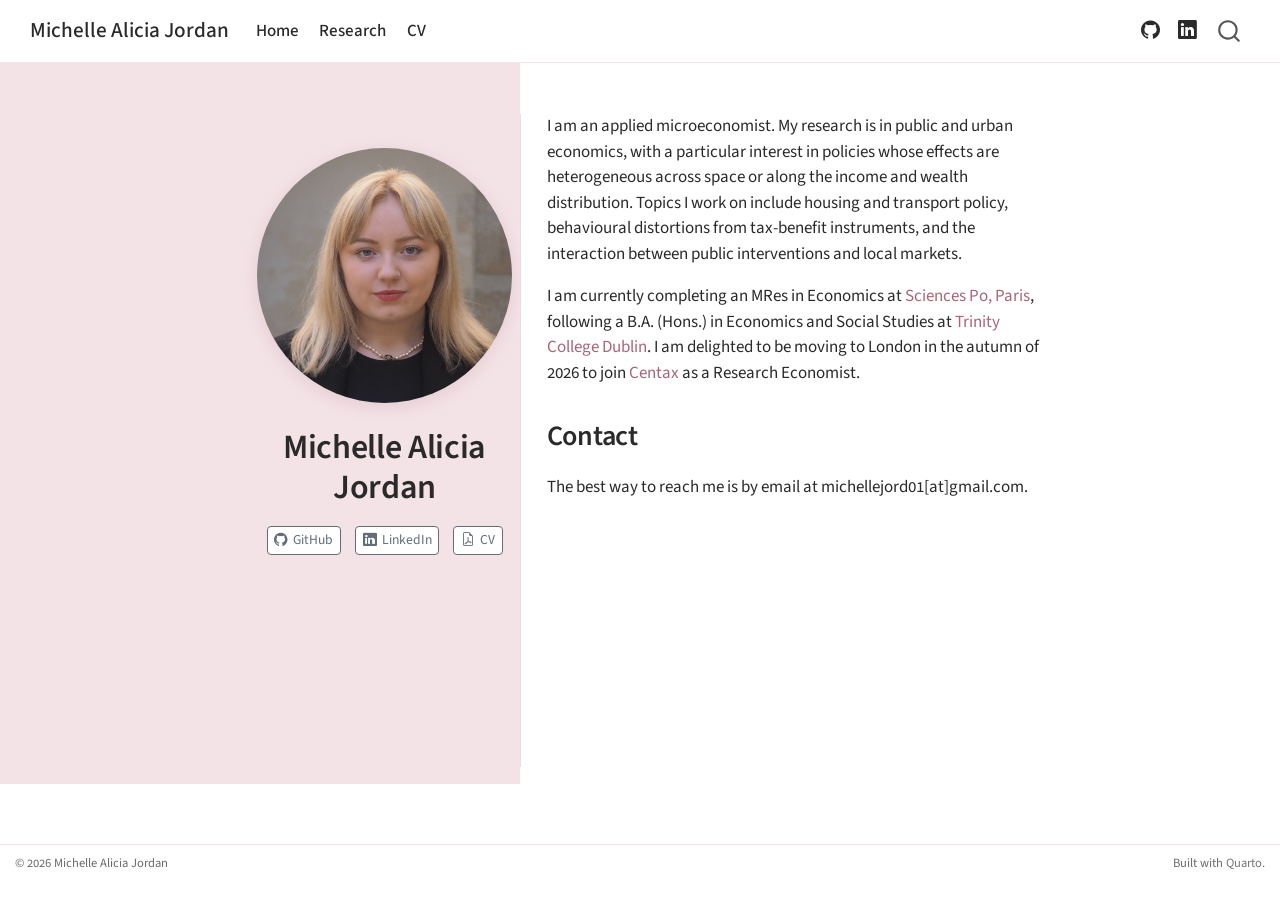
==== docs/index.html @ fd3de4c5 "Remove email chips from homepage and navbar (scraper defense)" ====
<!DOCTYPE html>
<html xmlns="http://www.w3.org/1999/xhtml" lang="en" xml:lang="en"><head>

<meta charset="utf-8">
<meta name="generator" content="quarto-1.9.37">

<meta name="viewport" content="width=device-width, initial-scale=1.0, user-scalable=yes">


<title>Michelle Alicia Jordan</title>
<style>
/* Default styles provided by pandoc.
** See https://pandoc.org/MANUAL.html#variables-for-html for config info.
*/
code{white-space: pre-wrap;}
span.smallcaps{font-variant: small-caps;}
div.columns{display: flex; gap: min(4vw, 1.5em);}
div.column{flex: auto; overflow-x: auto;}
div.hanging-indent{margin-left: 1.5em; text-indent: -1.5em;}
ul.task-list{list-style: none;}
ul.task-list li input[type="checkbox"] {
  width: 0.8em;
  margin: 0 0.8em 0.2em -1em; /* quarto-specific, see https://github.com/quarto-dev/quarto-cli/issues/4556 */ 
  vertical-align: middle;
}
</style>


<script src="site_libs/quarto-nav/quarto-nav.js"></script>
<script src="site_libs/quarto-nav/headroom.min.js"></script>
<script src="site_libs/clipboard/clipboard.min.js"></script>
<script src="site_libs/quarto-search/autocomplete.umd.js"></script>
<script src="site_libs/quarto-search/fuse.min.js"></script>
<script src="site_libs/quarto-search/quarto-search.js"></script>
<meta name="quarto:offset" content="./">
<link href="./favicon.svg" rel="icon" type="image/svg+xml">
<script src="site_libs/quarto-html/quarto.js" type="module"></script>
<script src="site_libs/quarto-html/tabsets/tabsets.js" type="module"></script>
<script src="site_libs/quarto-html/popper.min.js"></script>
<script src="site_libs/quarto-html/tippy.umd.min.js"></script>
<link href="site_libs/quarto-html/tippy.css" rel="stylesheet">
<link href="site_libs/quarto-html/quarto-syntax-highlighting-7f8f88aac4f3542376d5c11b86a4c14d.css" rel="stylesheet" id="quarto-text-highlighting-styles">
<script src="site_libs/bootstrap/bootstrap.min.js"></script>
<link href="site_libs/bootstrap/bootstrap-icons.css" rel="stylesheet">
<link href="site_libs/bootstrap/bootstrap-158031087360bce0ff56dc785ce39e06.min.css" rel="stylesheet" append-hash="true" id="quarto-bootstrap" data-mode="light">
<script id="quarto-search-options" type="application/json">{
  "location": "navbar",
  "copy-button": false,
  "collapse-after": 3,
  "panel-placement": "end",
  "type": "overlay",
  "limit": 50,
  "keyboard-shortcut": [
    "f",
    "/",
    "s"
  ],
  "show-item-context": false,
  "language": {
    "search-no-results-text": "No results",
    "search-matching-documents-text": "matching documents",
    "search-copy-link-title": "Copy link to search",
    "search-hide-matches-text": "Hide additional matches",
    "search-more-match-text": "more match in this document",
    "search-more-matches-text": "more matches in this document",
    "search-clear-button-title": "Clear",
    "search-text-placeholder": "",
    "search-detached-cancel-button-title": "Cancel",
    "search-submit-button-title": "Submit",
    "search-label": "Search"
  }
}</script>
<link rel="icon" type="image/svg+xml" href="./favicon.svg">
<link rel="icon" type="image/png" sizes="72x72" href="./favicon.png">
<link rel="shortcut icon" href="./favicon.png">
<link rel="apple-touch-icon" href="./favicon.png">


<link rel="stylesheet" href="styles.css">
</head>

<body class="nav-fixed fullcontent quarto-light">

<div id="quarto-search-results"></div>
  <header id="quarto-header" class="headroom fixed-top">
    <nav class="navbar navbar-expand-lg " data-bs-theme="dark">
      <div class="navbar-container container-fluid">
      <div class="navbar-brand-container mx-auto">
    <a class="navbar-brand" href="./index.html">
    <span class="navbar-title">Michelle Alicia Jordan</span>
    </a>
  </div>
            <div id="quarto-search" class="" title="Search"></div>
          <button class="navbar-toggler" type="button" data-bs-toggle="collapse" data-bs-target="#navbarCollapse" aria-controls="navbarCollapse" role="menu" aria-expanded="false" aria-label="Toggle navigation" onclick="if (window.quartoToggleHeadroom) { window.quartoToggleHeadroom(); }">
  <span class="navbar-toggler-icon"></span>
</button>
          <div class="collapse navbar-collapse" id="navbarCollapse">
            <ul class="navbar-nav navbar-nav-scroll me-auto">
  <li class="nav-item">
    <a class="nav-link active" href="./index.html" aria-current="page"> 
<span class="menu-text">Home</span></a>
  </li>  
  <li class="nav-item">
    <a class="nav-link" href="./research.html"> 
<span class="menu-text">Research</span></a>
  </li>  
  <li class="nav-item">
    <a class="nav-link" href="./cv.html"> 
<span class="menu-text">CV</span></a>
  </li>  
</ul>
            <ul class="navbar-nav navbar-nav-scroll ms-auto">
  <li class="nav-item compact">
    <a class="nav-link" href="https://github.com/michellejord"> <i class="bi bi-github" role="img" aria-label="GitHub">
</i> 
<span class="menu-text"></span></a>
  </li>  
  <li class="nav-item compact">
    <a class="nav-link" href="https://www.linkedin.com/in/michellealiciajordan"> <i class="bi bi-linkedin" role="img" aria-label="LinkedIn">
</i> 
<span class="menu-text"></span></a>
  </li>  
</ul>
          </div> <!-- /navcollapse -->
            <div class="quarto-navbar-tools">
</div>
      </div> <!-- /container-fluid -->
    </nav>
</header>
<!-- content -->
<div id="quarto-content" class="quarto-container page-columns page-rows-contents page-layout-article page-navbar">
<!-- sidebar -->
<!-- margin-sidebar -->
    
<!-- main -->
<div class="quarto-about-trestles">
  <div class="about-entity">
    <img src="profile.jpg" class="about-image
  round " style="height: 15em; width: 15em;">
<header id="title-block-header" class="quarto-title-block default">
<div class="quarto-title">
<h1 class="title">Michelle Alicia Jordan</h1>
</div>
<div class="quarto-title-meta">
  </div>
</header>
    <div class="about-links">
  <a href="https://github.com/michellejord" class="about-link" rel="" target="">
    <i class="bi bi-github"></i>
     <span class="about-link-text">GitHub</span>
  </a>
  <a href="https://www.linkedin.com/in/michellealiciajordan" class="about-link" rel="" target="">
    <i class="bi bi-linkedin"></i>
     <span class="about-link-text">LinkedIn</span>
  </a>
  <a href="/files/Jordan_CV.pdf" class="about-link" rel="" target="">
    <i class="bi bi-file-earmark-pdf"></i>
     <span class="about-link-text">CV</span>
  </a>
</div>
  </div>
  <div class="about-contents"><main class="content" id="quarto-document-content">
<p>I am an applied microeconomist. My research is in public and urban economics, with a particular interest in policies whose effects are heterogeneous across space or along the income and wealth distribution. Topics I work on include housing and transport policy, behavioural distortions from tax-benefit instruments, and the interaction between public interventions and local markets.</p>
<p>I am currently completing an MRes in Economics at <a href="https://www.sciencespo.fr/ecole-recherche/en.html">Sciences Po, Paris</a>, following a B.A. (Hons.) in Economics and Social Studies at <a href="https://www.tcd.ie/">Trinity College Dublin</a>. I am delighted to be moving to London in the autumn of 2026 to join <a href="https://centax.org.uk/">Centax</a> as a Research Economist.</p>
<section id="contact" class="level2">
<h2 data-anchor-id="contact">Contact</h2>
<p>The best way to reach me is by email at michellejord01[at]gmail.com.</p>


</section>
</main></div>
</div>
 <!-- /main -->
<script id="quarto-html-after-body" type="application/javascript">
  window.document.addEventListener("DOMContentLoaded", function (event) {
    const isCodeAnnotation = (el) => {
      for (const clz of el.classList) {
        if (clz.startsWith('code-annotation-')) {                     
          return true;
        }
      }
      return false;
    }
    const onCopySuccess = function(e) {
      // button target
      const button = e.trigger;
      // don't keep focus
      button.blur();
      // flash "checked"
      button.classList.add('code-copy-button-checked');
      var currentTitle = button.getAttribute("title");
      button.setAttribute("title", "Copied!");
      let tooltip;
      if (window.bootstrap) {
        button.setAttribute("data-bs-toggle", "tooltip");
        button.setAttribute("data-bs-placement", "left");
        button.setAttribute("data-bs-title", "Copied!");
        tooltip = new bootstrap.Tooltip(button, 
          { trigger: "manual", 
            customClass: "code-copy-button-tooltip",
            offset: [0, -8]});
        tooltip.show();    
      }
      setTimeout(function() {
        if (tooltip) {
          tooltip.hide();
          button.removeAttribute("data-bs-title");
          button.removeAttribute("data-bs-toggle");
          button.removeAttribute("data-bs-placement");
        }
        button.setAttribute("title", currentTitle);
        button.classList.remove('code-copy-button-checked');
      }, 1000);
      // clear code selection
      e.clearSelection();
    }
    const getTextToCopy = function(trigger) {
      const outerScaffold = trigger.parentElement.cloneNode(true);
      const codeEl = outerScaffold.querySelector('code');
      for (const childEl of codeEl.children) {
        if (isCodeAnnotation(childEl)) {
          childEl.remove();
        }
      }
      return codeEl.innerText;
    }
    const clipboard = new window.ClipboardJS('.code-copy-button:not([data-in-quarto-modal])', {
      text: getTextToCopy
    });
    clipboard.on('success', onCopySuccess);
    if (window.document.getElementById('quarto-embedded-source-code-modal')) {
      const clipboardModal = new window.ClipboardJS('.code-copy-button[data-in-quarto-modal]', {
        text: getTextToCopy,
        container: window.document.getElementById('quarto-embedded-source-code-modal')
      });
      clipboardModal.on('success', onCopySuccess);
    }
      var localhostRegex = new RegExp(/^(?:http|https):\/\/localhost\:?[0-9]*\//);
      var mailtoRegex = new RegExp(/^mailto:/);
        var filterRegex = new RegExp("https:\/\/michellejord\.github\.io");
      var isInternal = (href) => {
          return filterRegex.test(href) || localhostRegex.test(href) || mailtoRegex.test(href);
      }
      // Inspect non-navigation links and adorn them if external
     var links = window.document.querySelectorAll('a[href]:not(.nav-link):not(.navbar-brand):not(.toc-action):not(.sidebar-link):not(.sidebar-item-toggle):not(.pagination-link):not(.no-external):not([aria-hidden]):not(.dropdown-item):not(.quarto-navigation-tool):not(.about-link)');
      for (var i=0; i<links.length; i++) {
        const link = links[i];
        if (!isInternal(link.href)) {
          // undo the damage that might have been done by quarto-nav.js in the case of
          // links that we want to consider external
          if (link.dataset.originalHref !== undefined) {
            link.href = link.dataset.originalHref;
          }
            // target, if specified
            link.setAttribute("target", "_blank");
            if (link.getAttribute("rel") === null) {
              link.setAttribute("rel", "noopener");
            }
        }
      }
    function tippyHover(el, contentFn, onTriggerFn, onUntriggerFn) {
      const config = {
        allowHTML: true,
        maxWidth: 500,
        delay: 100,
        arrow: false,
        appendTo: function(el) {
            return el.parentElement;
        },
        interactive: true,
        interactiveBorder: 10,
        theme: 'quarto',
        placement: 'bottom-start',
      };
      if (contentFn) {
        config.content = contentFn;
      }
      if (onTriggerFn) {
        config.onTrigger = onTriggerFn;
      }
      if (onUntriggerFn) {
        config.onUntrigger = onUntriggerFn;
      }
      window.tippy(el, config); 
    }
    const noterefs = window.document.querySelectorAll('a[role="doc-noteref"]');
    for (var i=0; i<noterefs.length; i++) {
      const ref = noterefs[i];
      tippyHover(ref, function() {
        // use id or data attribute instead here
        let href = ref.getAttribute('data-footnote-href') || ref.getAttribute('href');
        try { href = new URL(href).hash; } catch {}
        const id = href.replace(/^#\/?/, "");
        const note = window.document.getElementById(id);
        if (note) {
          return note.innerHTML;
        } else {
          return "";
        }
      });
    }
    const xrefs = window.document.querySelectorAll('a.quarto-xref');
    const processXRef = (id, note) => {
      // Strip column container classes
      const stripColumnClz = (el) => {
        el.classList.remove("page-full", "page-columns");
        if (el.children) {
          for (const child of el.children) {
            stripColumnClz(child);
          }
        }
      }
      stripColumnClz(note)
      if (id === null || id.startsWith('sec-')) {
        // Special case sections, only their first couple elements
        const container = document.createElement("div");
        if (note.children && note.children.length > 2) {
          container.appendChild(note.children[0].cloneNode(true));
          for (let i = 1; i < note.children.length; i++) {
            const child = note.children[i];
            if (child.tagName === "P" && child.innerText === "") {
              continue;
            } else {
              container.appendChild(child.cloneNode(true));
              break;
            }
          }
          if (window.Quarto?.typesetMath) {
            window.Quarto.typesetMath(container);
          }
          return container.innerHTML
        } else {
          if (window.Quarto?.typesetMath) {
            window.Quarto.typesetMath(note);
          }
          return note.innerHTML;
        }
      } else {
        // Remove any anchor links if they are present
        const anchorLink = note.querySelector('a.anchorjs-link');
        if (anchorLink) {
          anchorLink.remove();
        }
        if (window.Quarto?.typesetMath) {
          window.Quarto.typesetMath(note);
        }
        if (note.classList.contains("callout")) {
          return note.outerHTML;
        } else {
          return note.innerHTML;
        }
      }
    }
    for (var i=0; i<xrefs.length; i++) {
      const xref = xrefs[i];
      tippyHover(xref, undefined, function(instance) {
        instance.disable();
        let url = xref.getAttribute('href');
        let hash = undefined; 
        if (url.startsWith('#')) {
          hash = url;
        } else {
          try { hash = new URL(url).hash; } catch {}
        }
        if (hash) {
          const id = hash.replace(/^#\/?/, "");
          const note = window.document.getElementById(id);
          if (note !== null) {
            try {
              const html = processXRef(id, note.cloneNode(true));
              instance.setContent(html);
            } finally {
              instance.enable();
              instance.show();
            }
          } else {
            // See if we can fetch this
            fetch(url.split('#')[0])
            .then(res => res.text())
            .then(html => {
              const parser = new DOMParser();
              const htmlDoc = parser.parseFromString(html, "text/html");
              const note = htmlDoc.getElementById(id);
              if (note !== null) {
                const html = processXRef(id, note);
                instance.setContent(html);
              } 
            }).finally(() => {
              instance.enable();
              instance.show();
            });
          }
        } else {
          // See if we can fetch a full url (with no hash to target)
          // This is a special case and we should probably do some content thinning / targeting
          fetch(url)
          .then(res => res.text())
          .then(html => {
            const parser = new DOMParser();
            const htmlDoc = parser.parseFromString(html, "text/html");
            const note = htmlDoc.querySelector('main.content');
            if (note !== null) {
              // This should only happen for chapter cross references
              // (since there is no id in the URL)
              // remove the first header
              if (note.children.length > 0 && note.children[0].tagName === "HEADER") {
                note.children[0].remove();
              }
              const html = processXRef(null, note);
              instance.setContent(html);
            } 
          }).finally(() => {
            instance.enable();
            instance.show();
          });
        }
      }, function(instance) {
      });
    }
        let selectedAnnoteEl;
        const selectorForAnnotation = ( cell, annotation) => {
          let cellAttr = 'data-code-cell="' + cell + '"';
          let lineAttr = 'data-code-annotation="' +  annotation + '"';
          const selector = 'span[' + cellAttr + '][' + lineAttr + ']';
          return selector;
        }
        const selectCodeLines = (annoteEl) => {
          const doc = window.document;
          const targetCell = annoteEl.getAttribute("data-target-cell");
          const targetAnnotation = annoteEl.getAttribute("data-target-annotation");
          const annoteSpan = window.document.querySelector(selectorForAnnotation(targetCell, targetAnnotation));
          const lines = annoteSpan.getAttribute("data-code-lines").split(",");
          const lineIds = lines.map((line) => {
            return targetCell + "-" + line;
          })
          let top = null;
          let height = null;
          let parent = null;
          if (lineIds.length > 0) {
              //compute the position of the single el (top and bottom and make a div)
              const el = window.document.getElementById(lineIds[0]);
              top = el.offsetTop;
              height = el.offsetHeight;
              parent = el.parentElement.parentElement;
            if (lineIds.length > 1) {
              const lastEl = window.document.getElementById(lineIds[lineIds.length - 1]);
              const bottom = lastEl.offsetTop + lastEl.offsetHeight;
              height = bottom - top;
            }
            if (top !== null && height !== null && parent !== null) {
              // cook up a div (if necessary) and position it 
              let div = window.document.getElementById("code-annotation-line-highlight");
              if (div === null) {
                div = window.document.createElement("div");
                div.setAttribute("id", "code-annotation-line-highlight");
                div.style.position = 'absolute';
                parent.appendChild(div);
              }
              div.style.top = top - 2 + "px";
              div.style.height = height + 4 + "px";
              div.style.left = 0;
              let gutterDiv = window.document.getElementById("code-annotation-line-highlight-gutter");
              if (gutterDiv === null) {
                gutterDiv = window.document.createElement("div");
                gutterDiv.setAttribute("id", "code-annotation-line-highlight-gutter");
                gutterDiv.style.position = 'absolute';
                const codeCell = window.document.getElementById(targetCell);
                const gutter = codeCell.querySelector('.code-annotation-gutter');
                gutter.appendChild(gutterDiv);
              }
              gutterDiv.style.top = top - 2 + "px";
              gutterDiv.style.height = height + 4 + "px";
            }
            selectedAnnoteEl = annoteEl;
          }
        };
        const unselectCodeLines = () => {
          const elementsIds = ["code-annotation-line-highlight", "code-annotation-line-highlight-gutter"];
          elementsIds.forEach((elId) => {
            const div = window.document.getElementById(elId);
            if (div) {
              div.remove();
            }
          });
          selectedAnnoteEl = undefined;
        };
          // Handle positioning of the toggle
      window.addEventListener(
        "resize",
        throttle(() => {
          elRect = undefined;
          if (selectedAnnoteEl) {
            selectCodeLines(selectedAnnoteEl);
          }
        }, 10)
      );
      function throttle(fn, ms) {
      let throttle = false;
      let timer;
        return (...args) => {
          if(!throttle) { // first call gets through
              fn.apply(this, args);
              throttle = true;
          } else { // all the others get throttled
              if(timer) clearTimeout(timer); // cancel #2
              timer = setTimeout(() => {
                fn.apply(this, args);
                timer = throttle = false;
              }, ms);
          }
        };
      }
        // Attach click handler to the DT
        const annoteDls = window.document.querySelectorAll('dt[data-target-cell]');
        for (const annoteDlNode of annoteDls) {
          annoteDlNode.addEventListener('click', (event) => {
            const clickedEl = event.target;
            if (clickedEl !== selectedAnnoteEl) {
              unselectCodeLines();
              const activeEl = window.document.querySelector('dt[data-target-cell].code-annotation-active');
              if (activeEl) {
                activeEl.classList.remove('code-annotation-active');
              }
              selectCodeLines(clickedEl);
              clickedEl.classList.add('code-annotation-active');
            } else {
              // Unselect the line
              unselectCodeLines();
              clickedEl.classList.remove('code-annotation-active');
            }
          });
        }
    const findCites = (el) => {
      const parentEl = el.parentElement;
      if (parentEl) {
        const cites = parentEl.dataset.cites;
        if (cites) {
          return {
            el,
            cites: cites.split(' ')
          };
        } else {
          return findCites(el.parentElement)
        }
      } else {
        return undefined;
      }
    };
    var bibliorefs = window.document.querySelectorAll('a[role="doc-biblioref"]');
    for (var i=0; i<bibliorefs.length; i++) {
      const ref = bibliorefs[i];
      const citeInfo = findCites(ref);
      if (citeInfo) {
        tippyHover(citeInfo.el, function() {
          var popup = window.document.createElement('div');
          citeInfo.cites.forEach(function(cite) {
            var citeDiv = window.document.createElement('div');
            citeDiv.classList.add('hanging-indent');
            citeDiv.classList.add('csl-entry');
            var biblioDiv = window.document.getElementById('ref-' + cite);
            if (biblioDiv) {
              citeDiv.innerHTML = biblioDiv.innerHTML;
            }
            popup.appendChild(citeDiv);
          });
          return popup.innerHTML;
        });
      }
    }
  });
  </script>
</div> <!-- /content -->
<footer class="footer">
  <div class="nav-footer">
    <div class="nav-footer-left">
<p>© 2026 Michelle Alicia Jordan</p>
</div>   
    <div class="nav-footer-center">
      &nbsp;
    </div>
    <div class="nav-footer-right">
<p>Built with <a href="https://quarto.org">Quarto</a>.</p>
</div>
  </div>
</footer>




</body></html>
---- docs/site_libs/quarto-html/tippy.css ----
.tippy-box[data-animation=fade][data-state=hidden]{opacity:0}[data-tippy-root]{max-width:calc(100vw - 10px)}.tippy-box{position:relative;background-color:#333;color:#fff;border-radius:4px;font-size:14px;line-height:1.4;white-space:normal;outline:0;transition-property:transform,visibility,opacity}.tippy-box[data-placement^=top]>.tippy-arrow{bottom:0}.tippy-box[data-placement^=top]>.tippy-arrow:before{bottom:-7px;left:0;border-width:8px 8px 0;border-top-color:initial;transform-origin:center top}.tippy-box[data-placement^=bottom]>.tippy-arrow{top:0}.tippy-box[data-placement^=bottom]>.tippy-arrow:before{top:-7px;left:0;border-width:0 8px 8px;border-bottom-color:initial;transform-origin:center bottom}.tippy-box[data-placement^=left]>.tippy-arrow{right:0}.tippy-box[data-placement^=left]>.tippy-arrow:before{border-width:8px 0 8px 8px;border-left-color:initial;right:-7px;transform-origin:center left}.tippy-box[data-placement^=right]>.tippy-arrow{left:0}.tippy-box[data-placement^=right]>.tippy-arrow:before{left:-7px;border-width:8px 8px 8px 0;border-right-color:initial;transform-origin:center right}.tippy-box[data-inertia][data-state=visible]{transition-timing-function:cubic-bezier(.54,1.5,.38,1.11)}.tippy-arrow{width:16px;height:16px;color:#333}.tippy-arrow:before{content:"";position:absolute;border-color:transparent;border-style:solid}.tippy-content{position:relative;padding:5px 9px;z-index:1}
---- docs/site_libs/quarto-html/quarto-syntax-highlighting-7f8f88aac4f3542376d5c11b86a4c14d.css ----
/* quarto syntax highlight colors */
:root {
  --quarto-hl-ot-color: #003B4F;
  --quarto-hl-at-color: #657422;
  --quarto-hl-ss-color: #20794D;
  --quarto-hl-an-color: #5E5E5E;
  --quarto-hl-fu-color: #4758AB;
  --quarto-hl-st-color: #20794D;
  --quarto-hl-cf-color: #003B4F;
  --quarto-hl-op-color: #5E5E5E;
  --quarto-hl-er-color: #AD0000;
  --quarto-hl-bn-color: #AD0000;
  --quarto-hl-al-color: #AD0000;
  --quarto-hl-va-color: #111111;
  --quarto-hl-bu-color: inherit;
  --quarto-hl-ex-color: inherit;
  --quarto-hl-pp-color: #AD0000;
  --quarto-hl-in-color: #5E5E5E;
  --quarto-hl-vs-color: #20794D;
  --quarto-hl-wa-color: #5E5E5E;
  --quarto-hl-do-color: #5E5E5E;
  --quarto-hl-im-color: #00769E;
  --quarto-hl-ch-color: #20794D;
  --quarto-hl-dt-color: #AD0000;
  --quarto-hl-fl-color: #AD0000;
  --quarto-hl-co-color: #5E5E5E;
  --quarto-hl-cv-color: #5E5E5E;
  --quarto-hl-cn-color: #8f5902;
  --quarto-hl-sc-color: #5E5E5E;
  --quarto-hl-dv-color: #AD0000;
  --quarto-hl-kw-color: #003B4F;
}

/* other quarto variables */
:root {
  --quarto-font-monospace: SFMono-Regular, Menlo, Monaco, Consolas, "Liberation Mono", "Courier New", monospace;
}

/* syntax highlight based on Pandoc's rules */
pre > code.sourceCode > span {
  color: #003B4F;
}

code.sourceCode > span {
  color: #003B4F;
}

div.sourceCode,
div.sourceCode pre.sourceCode {
  color: #003B4F;
}

/* Normal */
code span {
  color: #003B4F;
}

/* Alert */
code span.al {
  color: #AD0000;
  font-style: inherit;
}

/* Annotation */
code span.an {
  color: #5E5E5E;
  font-style: inherit;
}

/* Attribute */
code span.at {
  color: #657422;
  font-style: inherit;
}

/* BaseN */
code span.bn {
  color: #AD0000;
  font-style: inherit;
}

/* BuiltIn */
code span.bu {
  font-style: inherit;
}

/* ControlFlow */
code span.cf {
  color: #003B4F;
  font-weight: bold;
  font-style: inherit;
}

/* Char */
code span.ch {
  color: #20794D;
  font-style: inherit;
}

/* Constant */
code span.cn {
  color: #8f5902;
  font-style: inherit;
}

/* Comment */
code span.co {
  color: #5E5E5E;
  font-style: inherit;
}

/* CommentVar */
code span.cv {
  color: #5E5E5E;
  font-style: italic;
}

/* Documentation */
code span.do {
  color: #5E5E5E;
  font-style: italic;
}

/* DataType */
code span.dt {
  color: #AD0000;
  font-style: inherit;
}

/* DecVal */
code span.dv {
  color: #AD0000;
  font-style: inherit;
}

/* Error */
code span.er {
  color: #AD0000;
  font-style: inherit;
}

/* Extension */
code span.ex {
  font-style: inherit;
}

/* Float */
code span.fl {
  color: #AD0000;
  font-style: inherit;
}

/* Function */
code span.fu {
  color: #4758AB;
  font-style: inherit;
}

/* Import */
code span.im {
  color: #00769E;
  font-style: inherit;
}

/* Information */
code span.in {
  color: #5E5E5E;
  font-style: inherit;
}

/* Keyword */
code span.kw {
  color: #003B4F;
  font-weight: bold;
  font-style: inherit;
}

/* Operator */
code span.op {
  color: #5E5E5E;
  font-style: inherit;
}

/* Other */
code span.ot {
  color: #003B4F;
  font-style: inherit;
}

/* Preprocessor */
code span.pp {
  color: #AD0000;
  font-style: inherit;
}

/* SpecialChar */
code span.sc {
  color: #5E5E5E;
  font-style: inherit;
}

/* SpecialString */
code span.ss {
  color: #20794D;
  font-style: inherit;
}

/* String */
code span.st {
  color: #20794D;
  font-style: inherit;
}

/* Variable */
code span.va {
  color: #111111;
  font-style: inherit;
}

/* VerbatimString */
code span.vs {
  color: #20794D;
  font-style: inherit;
}

/* Warning */
code span.wa {
  color: #5E5E5E;
  font-style: italic;
}

.prevent-inlining {
  content: "</";
}

/*# sourceMappingURL=789ad8cd35626ba772517505b42a116e.css.map */
---- docs/styles.css ----
/* Muted pink accent palette */
:root {
  --mj-accent: #c78a96;
  --mj-accent-dark: #a66677;
  --mj-accent-soft: #f3e3e7;
  --mj-ink: #2a2a2a;
  --mj-muted: #6b6b6b;
}

body {
  color: var(--mj-ink);
  font-feature-settings: "kern", "liga", "onum";
}

/* Links */
a {
  color: var(--mj-accent-dark);
  text-decoration: none;
}
a:hover {
  color: var(--mj-accent);
  text-decoration: underline;
  text-decoration-thickness: 1px;
  text-underline-offset: 3px;
}

/* Navbar */
.navbar {
  background-color: #ffffff !important;
  border-bottom: 1px solid var(--mj-accent-soft);
}
.navbar .navbar-brand,
.navbar .nav-link {
  color: var(--mj-ink) !important;
  font-weight: 500;
}
.navbar .nav-link:hover {
  color: var(--mj-accent-dark) !important;
}

/* Headings — tighter letter-spacing for academic feel */
h1, h2, h3 {
  letter-spacing: -0.01em;
  color: var(--mj-ink);
}
h2 {
  border-bottom: 1px solid var(--mj-accent-soft);
  padding-bottom: 0.25rem;
  margin-top: 2rem;
}
h3 {
  margin-top: 1.5rem;
}

/* Content width */
main.content {
  max-width: 820px;
}

/* About-page "trestles" tweaks */
.about-entity .about-links .about-link {
  color: var(--mj-ink);
  border: 1px solid var(--mj-accent-soft);
  border-radius: 4px;
  padding: 0.35rem 0.75rem;
  transition: background-color 0.15s ease;
}
.about-entity .about-links .about-link:hover {
  background-color: var(--mj-accent-soft);
  text-decoration: none;
}

/* Footer */
.nav-footer {
  border-top: 1px solid var(--mj-accent-soft);
  color: var(--mj-muted);
  font-size: 0.9rem;
}

/* Paper entries on research page */
hr {
  border: none;
  border-top: 1px solid var(--mj-accent-soft);
  margin: 2rem 0;
}

/* Small pill buttons for paper links */
.btn-outline-secondary {
  color: var(--mj-accent-dark);
  border-color: var(--mj-accent);
}
.btn-outline-secondary:hover {
  background-color: var(--mj-accent-soft);
  color: var(--mj-accent-dark);
  border-color: var(--mj-accent-dark);
}

/* ---- Home page: pink block behind the photo column only ---- */
/* Pseudo-element lives on .quarto-about-trestles:
     - right: 65%  → right edge lands at 35% of the trestles container,
                     which is exactly .about-entity's right edge (its flex-basis)
     - left: calc(50% - 50vw)  → left edge at the viewport's left edge
     - top/bottom: 0  → matches trestles height exactly (no extra scroll)  */
body:has(.quarto-about-trestles) {
  overflow-x: hidden;      /* clip the pink's overflow past the viewport edge */
}
.quarto-about-trestles {
  position: relative;
  isolation: isolate;      /* keeps z-index: -1 inside this stacking context */
  gap: 0;
  padding: 0;
}
.quarto-about-trestles::before {
  content: "";
  position: absolute;
  top: 0;
  bottom: 0;
  left: calc(50% - 50vw);
  right: 65%;
  background-color: var(--mj-accent-soft);
  z-index: -1;
  pointer-events: none;
}

/* Pin the photo column to exactly 35% so right: 65% above lines up */
.quarto-about-trestles .about-entity {
  flex: 0 0 35%;
  max-width: 35%;
  padding: 2rem 1.5rem;
  text-align: center;
}
.quarto-about-trestles .about-entity img.about-image {
  box-shadow: 0 4px 18px rgba(166, 102, 119, 0.18);
}
/* White chips on the pink background */
.quarto-about-trestles .about-entity .about-link {
  background-color: #ffffff;
  border-color: #ffffff;
}
.quarto-about-trestles .about-entity .about-link:hover {
  background-color: var(--mj-accent);
  border-color: var(--mj-accent);
  color: #ffffff;
}
/* Bio column needs a little left padding since the flex gap is 0 now */
.quarto-about-trestles .about-contents {
  padding-left: 2rem;
}

@media (max-width: 768px) {
  .quarto-about-trestles::before {
    display: none;
  }
  .quarto-about-trestles {
    gap: 1rem;
  }
  .quarto-about-trestles .about-entity {
    flex: none;
    max-width: none;
    background-color: var(--mj-accent-soft);
    padding: 2rem 1rem;
    border-radius: 10px;
    margin-bottom: 1.5rem;
  }
  .quarto-about-trestles .about-contents {
    padding-left: 0;
  }
}
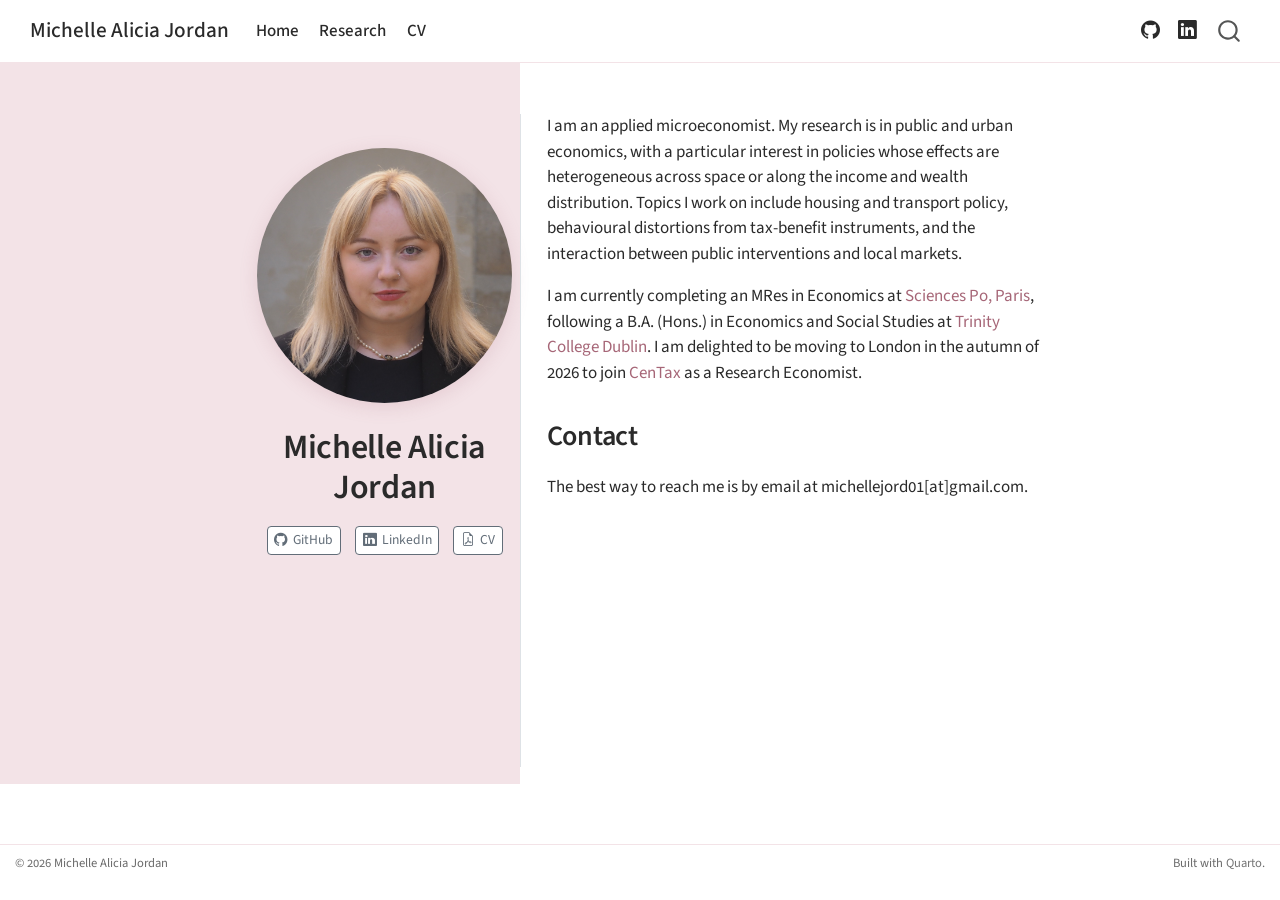
==== commit d4054e8f: "Fix CenTax capitalization" ====
--- a/docs/index.html
+++ b/docs/index.html
@@ -161,7 +161,7 @@
   </div>
   <div class="about-contents"><main class="content" id="quarto-document-content">
 <p>I am an applied microeconomist. My research is in public and urban economics, with a particular interest in policies whose effects are heterogeneous across space or along the income and wealth distribution. Topics I work on include housing and transport policy, behavioural distortions from tax-benefit instruments, and the interaction between public interventions and local markets.</p>
-<p>I am currently completing an MRes in Economics at <a href="https://www.sciencespo.fr/ecole-recherche/en.html">Sciences Po, Paris</a>, following a B.A. (Hons.) in Economics and Social Studies at <a href="https://www.tcd.ie/">Trinity College Dublin</a>. I am delighted to be moving to London in the autumn of 2026 to join <a href="https://centax.org.uk/">Centax</a> as a Research Economist.</p>
+<p>I am currently completing an MRes in Economics at <a href="https://www.sciencespo.fr/ecole-recherche/en.html">Sciences Po, Paris</a>, following a B.A. (Hons.) in Economics and Social Studies at <a href="https://www.tcd.ie/">Trinity College Dublin</a>. I am delighted to be moving to London in the autumn of 2026 to join <a href="https://centax.org.uk/">CenTax</a> as a Research Economist.</p>
 <section id="contact" class="level2">
 <h2 data-anchor-id="contact">Contact</h2>
 <p>The best way to reach me is by email at michellejord01[at]gmail.com.</p>
@@ -587,4 +587,4 @@
 
 
 
-</body></html>+</body></html>
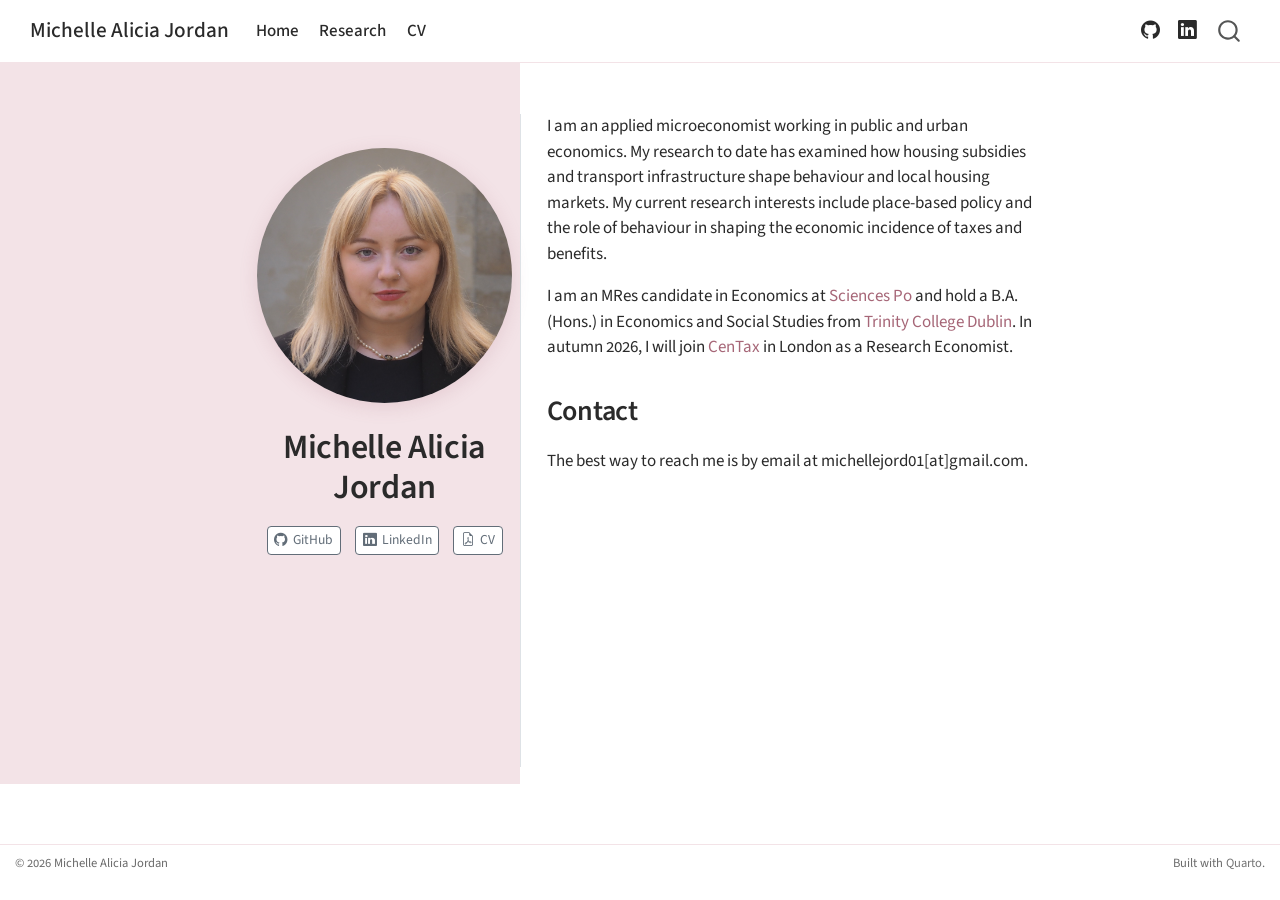
==== commit 0cec2f8b: "Refine homepage research profile" ====
--- a/docs/index.html
+++ b/docs/index.html
@@ -6,6 +6,7 @@
 
 <meta name="viewport" content="width=device-width, initial-scale=1.0, user-scalable=yes">
 
+<meta name="description" content="Personal website of Michelle Alicia Jordan, MRes candidate in Economics at Sciences Po, Paris.">
 
 <title>Michelle Alicia Jordan</title>
 <style>
@@ -160,8 +161,8 @@
 </div>
   </div>
   <div class="about-contents"><main class="content" id="quarto-document-content">
-<p>I am an applied microeconomist. My research is in public and urban economics, with a particular interest in policies whose effects are heterogeneous across space or along the income and wealth distribution. Topics I work on include housing and transport policy, behavioural distortions from tax-benefit instruments, and the interaction between public interventions and local markets.</p>
-<p>I am currently completing an MRes in Economics at <a href="https://www.sciencespo.fr/ecole-recherche/en.html">Sciences Po, Paris</a>, following a B.A. (Hons.) in Economics and Social Studies at <a href="https://www.tcd.ie/">Trinity College Dublin</a>. I am delighted to be moving to London in the autumn of 2026 to join <a href="https://centax.org.uk/">CenTax</a> as a Research Economist.</p>
+<p>I am an applied microeconomist working in public and urban economics. My research to date has examined how housing subsidies and transport infrastructure shape behaviour and local housing markets. My current research interests include place-based policy and the role of behaviour in shaping the economic incidence of taxes and benefits.</p>
+<p>I am an MRes candidate in Economics at <a href="https://www.sciencespo.fr/ecole-recherche/en.html">Sciences Po</a> and hold a B.A. (Hons.) in Economics and Social Studies from <a href="https://www.tcd.ie/">Trinity College Dublin</a>. In autumn 2026, I will join <a href="https://centax.org.uk/">CenTax</a> in London as a Research Economist.</p>
 <section id="contact" class="level2">
 <h2 data-anchor-id="contact">Contact</h2>
 <p>The best way to reach me is by email at michellejord01[at]gmail.com.</p>
@@ -587,4 +588,4 @@
 
 
 
-</body></html>
+</body></html>
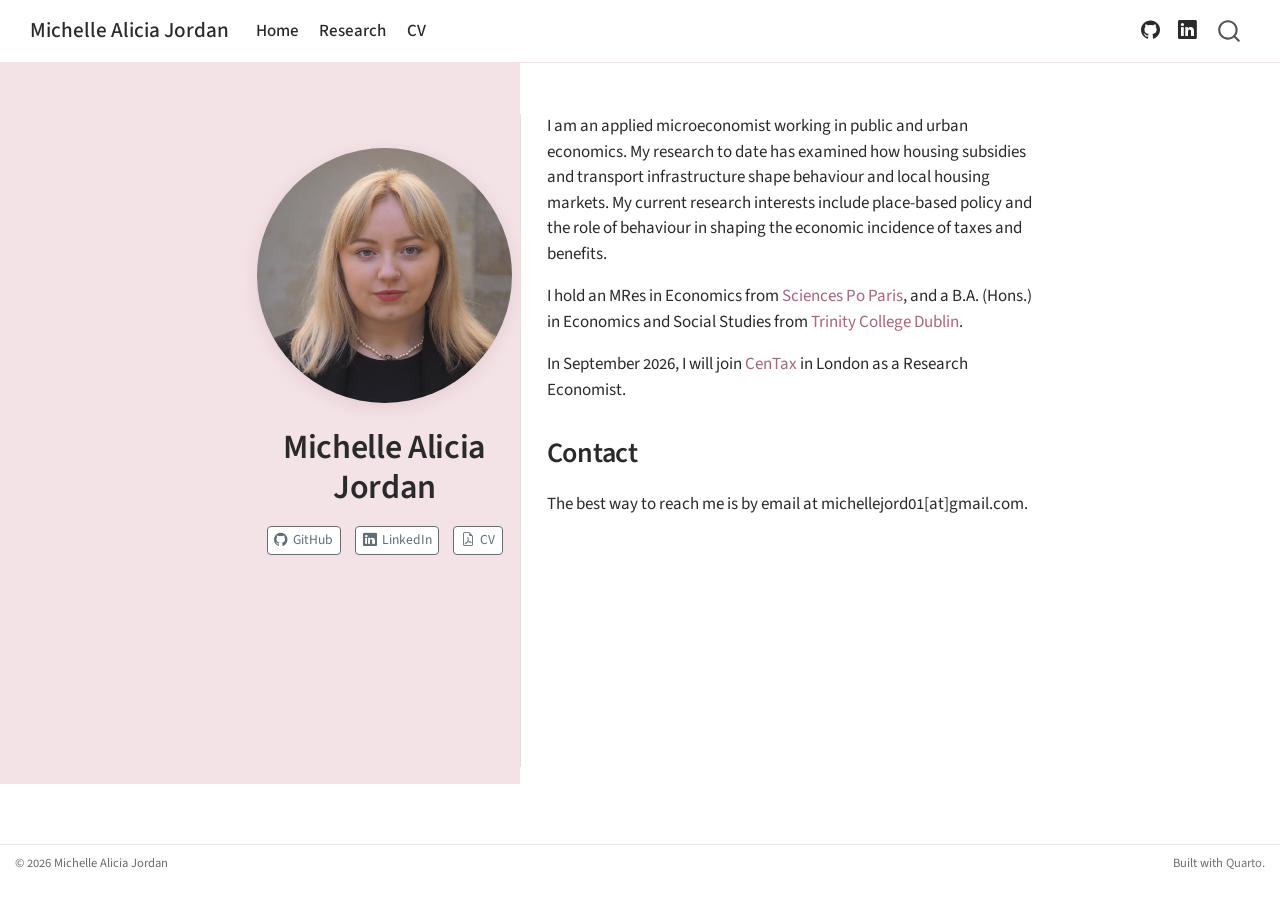
==== commit c6feb336: "Update site for MRes graduation" ====
--- a/docs/index.html
+++ b/docs/index.html
@@ -6,7 +6,7 @@
 
 <meta name="viewport" content="width=device-width, initial-scale=1.0, user-scalable=yes">
 
-<meta name="description" content="Personal website of Michelle Alicia Jordan, MRes candidate in Economics at Sciences Po, Paris.">
+<meta name="description" content="Personal website of Michelle Alicia Jordan, applied microeconomist.">
 
 <title>Michelle Alicia Jordan</title>
 <style>
@@ -162,7 +162,8 @@
   </div>
   <div class="about-contents"><main class="content" id="quarto-document-content">
 <p>I am an applied microeconomist working in public and urban economics. My research to date has examined how housing subsidies and transport infrastructure shape behaviour and local housing markets. My current research interests include place-based policy and the role of behaviour in shaping the economic incidence of taxes and benefits.</p>
-<p>I am an MRes candidate in Economics at <a href="https://www.sciencespo.fr/ecole-recherche/en.html">Sciences Po</a> and hold a B.A. (Hons.) in Economics and Social Studies from <a href="https://www.tcd.ie/">Trinity College Dublin</a>. In autumn 2026, I will join <a href="https://centax.org.uk/">CenTax</a> in London as a Research Economist.</p>
+<p>I hold an MRes in Economics from <a href="https://www.sciencespo.fr/ecole-recherche/en.html">Sciences Po Paris</a>, and a B.A. (Hons.) in Economics and Social Studies from <a href="https://www.tcd.ie/">Trinity College Dublin</a>.</p>
+<p>In September 2026, I will join <a href="https://centax.org.uk/">CenTax</a> in London as a Research Economist.</p>
 <section id="contact" class="level2">
 <h2 data-anchor-id="contact">Contact</h2>
 <p>The best way to reach me is by email at michellejord01[at]gmail.com.</p>
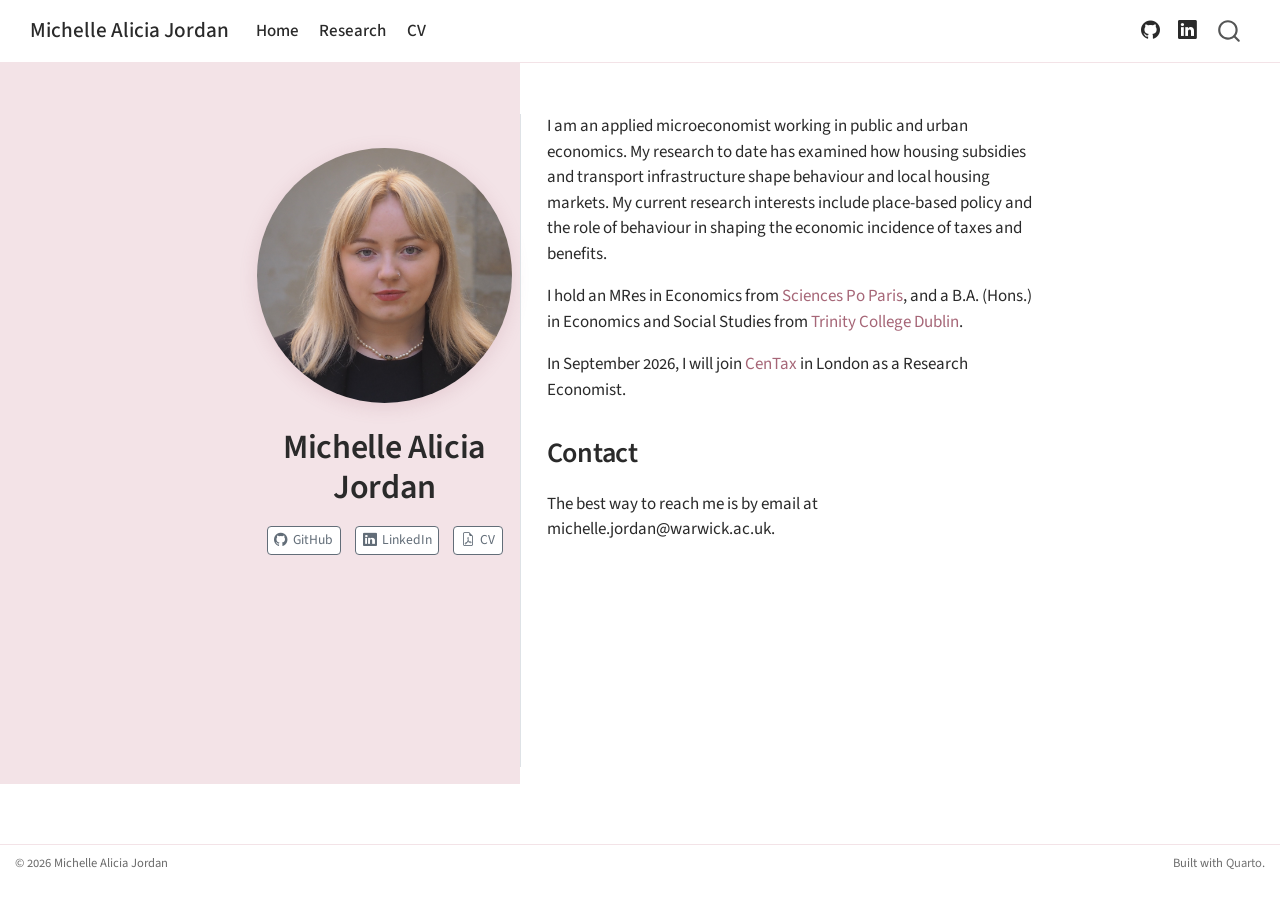
==== commit 7bfa7323: "Update CV and contact details" ====
--- a/docs/index.html
+++ b/docs/index.html
@@ -166,7 +166,7 @@
 <p>In September 2026, I will join <a href="https://centax.org.uk/">CenTax</a> in London as a Research Economist.</p>
 <section id="contact" class="level2">
 <h2 data-anchor-id="contact">Contact</h2>
-<p>The best way to reach me is by email at michellejord01[at]gmail.com.</p>
+<p>The best way to reach me is by email at michelle.jordan@warwick.ac.uk.</p>
 
 
 </section>
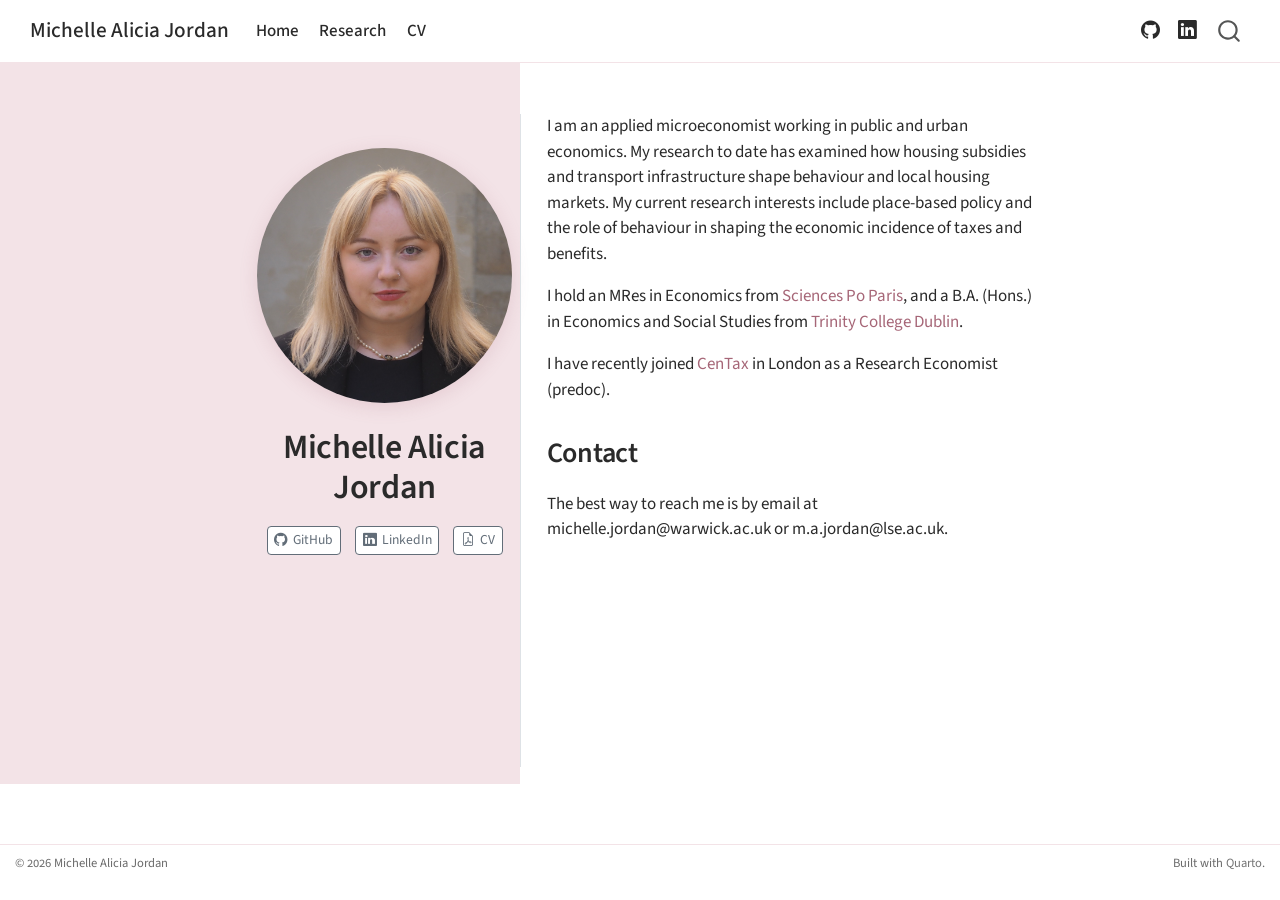
==== commit 1ac49537: "Update current position and contact details" ====
--- a/docs/index.html
+++ b/docs/index.html
@@ -163,10 +163,10 @@
   <div class="about-contents"><main class="content" id="quarto-document-content">
 <p>I am an applied microeconomist working in public and urban economics. My research to date has examined how housing subsidies and transport infrastructure shape behaviour and local housing markets. My current research interests include place-based policy and the role of behaviour in shaping the economic incidence of taxes and benefits.</p>
 <p>I hold an MRes in Economics from <a href="https://www.sciencespo.fr/ecole-recherche/en.html">Sciences Po Paris</a>, and a B.A. (Hons.) in Economics and Social Studies from <a href="https://www.tcd.ie/">Trinity College Dublin</a>.</p>
-<p>In September 2026, I will join <a href="https://centax.org.uk/">CenTax</a> in London as a Research Economist.</p>
+<p>I have recently joined <a href="https://centax.org.uk/">CenTax</a> in London as a Research Economist (predoc).</p>
 <section id="contact" class="level2">
 <h2 data-anchor-id="contact">Contact</h2>
-<p>The best way to reach me is by email at michelle.jordan@warwick.ac.uk.</p>
+<p>The best way to reach me is by email at michelle.jordan@warwick.ac.uk or m.a.jordan@lse.ac.uk.</p>
 
 
 </section>
